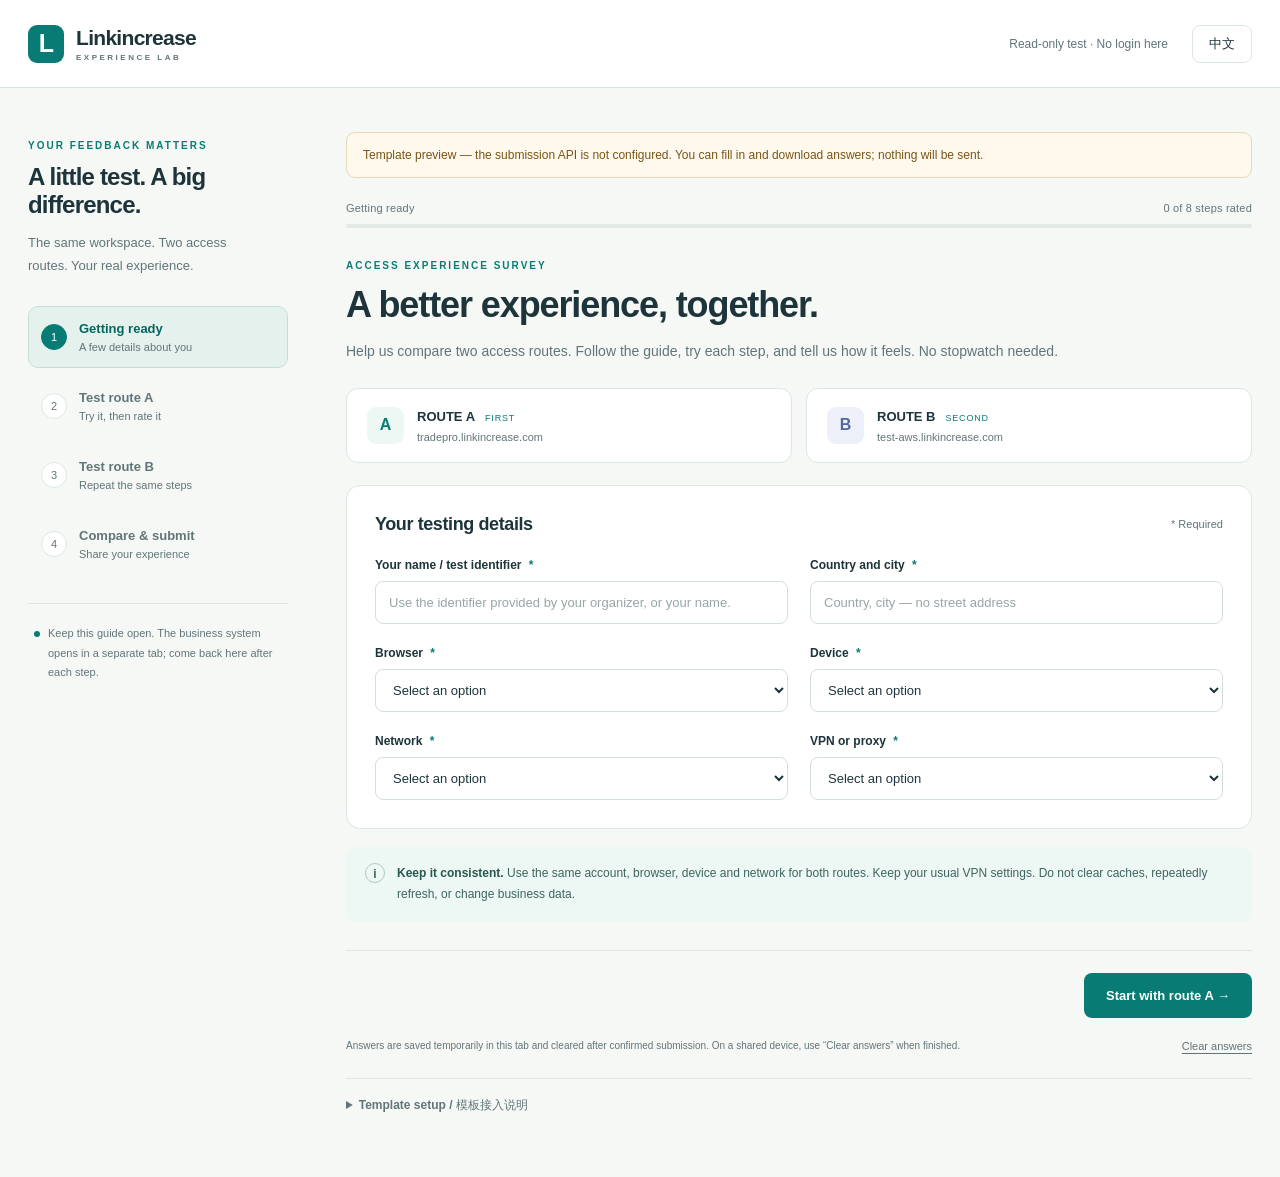
==== trade-performance-survey/index.html @ a8c8a753 "Add three survey template variants for GitHub Pages" ====
<!doctype html>
<html lang="en">
<head>
  <meta charset="utf-8">
  <meta name="viewport" content="width=device-width, initial-scale=1">
  <meta name="referrer" content="no-referrer">
  <meta name="robots" content="noindex, nofollow">
  <meta name="color-scheme" content="light">
  <title>Linkincrease · Access experience survey</title>
  <link rel="stylesheet" href="./styles.css">
  <script src="./config.js" defer></script>
  <script src="./app.js" defer></script>
</head>
<body>
  <a class="skip-link" href="#main">Skip to questionnaire / 跳到问卷</a>
  <header class="topbar">
    <a class="brand" href="./" aria-label="Linkincrease home"><span class="brand-mark" aria-hidden="true">L</span><span>Linkincrease<span class="brand-sub">EXPERIENCE LAB</span></span></a>
    <div class="header-actions"><span class="privacy-badge" id="header-note"></span><button id="language" class="language-button" type="button">中文</button></div>
  </header>
  <div class="workspace">
    <aside class="sidebar">
      <p class="eyebrow" id="nav-eyebrow"></p>
      <h2 id="nav-title"></h2>
      <p class="nav-description" id="nav-description"></p>
      <nav id="navigation" aria-label="Survey sections"></nav>
      <div class="sidebar-note"><span class="small-dot"></span><p id="sidebar-note"></p></div>
    </aside>
    <main id="main" tabindex="-1">
      <div id="setup-warning" class="notice" hidden></div>
      <div class="progress-meta"><span id="section-label"></span><span id="progress-label"></span></div>
      <div class="progress-track" role="progressbar" aria-label="Rated steps" aria-valuemin="0" aria-valuemax="8" aria-valuenow="0"><div id="progress-fill"></div></div>
      <div id="content"></div>
      <div id="feedback" class="feedback" role="alert" tabindex="-1" hidden></div>
      <div id="actions" class="actions"></div>
      <footer class="page-footer"><span id="draft-status" role="status" aria-live="polite"></span><button type="button" id="clear" class="text-button"></button></footer>
      <details id="integration" class="integration" hidden>
        <summary>Template setup / 模板接入说明</summary>
        <p>将本目录文件放到 GitHub Pages 发布根目录，编辑 <code>config.js</code> 的 <code>endpoint</code> 为真实 HTTPS 接口；再填写联系人、指定订单、采集告知、页面离开规则。截图路径留空时使用示意图；请只放脱敏后的图片。</p>
        <p>请求：<code>POST application/json</code>，不携带 Cookie 或认证信息。后端校验参数、保存数据，以 <code>submissionId</code> 去重；后端记录接收时间。只有后端明确确认保存，页面才显示成功。</p>
        <pre>HTTP 200
{"code":0,"data":{"submissionId":"与请求中的 submissionId 一致"}}</pre>
        <p>跨域接口需正确处理 <code>OPTIONS</code>，允许实际 Pages Origin、<code>POST</code> 和 <code>Content-Type</code>。CORS 不是权限控制。前端限制不能替代后端校验；接口未实现，模板不创建数据库。</p>
        <p>发布前本地测试：<code>python3 -m http.server 8080 --bind 127.0.0.1</code>。未配置接口时不会发请求；下载 JSON 可查看真实请求结构。到期后关闭后端接收并下线页面。</p>
        <p>本模板不加载第三方脚本、统计服务或字体，不实现业务系统计时。业务页面在新标签页打开，用户需返回本页评价，网页无法跨域检测业务步骤是否完成。</p>
      </details>
    </main>
  </div>
  <noscript><p class="notice">Please enable JavaScript to complete this survey. 请启用 JavaScript 后填写问卷。</p></noscript>
</body>
</html>
---- trade-performance-survey/styles.css ----
:root{--ink:#1d343a;--muted:#617579;--teal:#087c74;--teal-dark:#05655f;--light:#edf7f4;--line:#dce6e3;--bg:#f6f8f6;--white:#fff;--danger:#a2392a;--amber:#785519;font-family:Inter,-apple-system,BlinkMacSystemFont,"Segoe UI","PingFang SC","Microsoft YaHei",sans-serif;color:var(--ink);background:var(--bg);font-synthesis:none}*{box-sizing:border-box}body{margin:0}button,input,select,textarea{font:inherit}button,a,input,select,textarea{-webkit-tap-highlight-color:transparent}button,a{touch-action:manipulation}button{cursor:pointer}button:disabled{opacity:.55;cursor:not-allowed}a{color:var(--teal)}button:focus-visible,a:focus-visible,input:focus-visible,textarea:focus-visible,select:focus-visible,summary:focus-visible{outline:3px solid #70b9b1;outline-offset:4px}[hidden]{display:none!important}.skip-link{position:fixed;top:-100px;left:16px;z-index:10;background:white;padding:12px}.skip-link:focus{top:8px}.topbar{height:88px;background:#fff;border-bottom:1px solid var(--line);display:flex;align-items:center;justify-content:space-between;padding:0 max(28px,calc((100vw - 1336px)/2));gap:20px}.brand{text-decoration:none;display:flex;gap:12px;align-items:center;color:var(--ink);font-weight:730;font-size:21px;letter-spacing:-.7px}.brand-mark{display:grid;place-items:center;width:36px;height:38px;background:var(--teal);border-radius:9px;color:#fff;font-size:25px}.brand-sub{display:block;letter-spacing:2.5px;font-size:8px;font-weight:650;margin-top:3px;color:var(--muted)}.header-actions{display:flex;align-items:center;gap:24px}.privacy-badge{color:var(--muted);font-size:12px}.language-button{border:1px solid var(--line);border-radius:8px;padding:9px 16px;background:white;color:var(--ink);font-size:13px}.workspace{max-width:1280px;margin:0 auto;display:grid;grid-template-columns:260px minmax(0,1fr);gap:58px;padding:44px 28px 60px}.sidebar{align-self:start;position:sticky;top:32px;padding-top:8px}.eyebrow{color:var(--teal);font-size:10px;font-weight:750;letter-spacing:2px;margin:0 0 12px;text-transform:uppercase}.sidebar h2{font-size:24px;letter-spacing:-.8px;margin:0 0 12px;font-weight:630}.nav-description{font-size:13px;line-height:1.8;color:var(--muted);margin:0 0 28px;max-width:215px}#navigation{display:grid;gap:7px}.nav-item{display:flex;align-items:center;gap:12px;text-align:left;border:1px solid transparent;border-radius:10px;background:none;padding:14px 12px;color:var(--muted);width:100%}.nav-item.active{background:#e5f1ed;color:var(--teal-dark);border-color:#c5ded5}.nav-number{width:26px;height:26px;display:grid;place-items:center;background:#fff;border:1px solid var(--line);border-radius:50%;font-size:11px;flex-shrink:0}.nav-item.active .nav-number{background:var(--teal);border-color:var(--teal);color:white}.nav-text strong{display:block;font-size:13px;font-weight:650}.nav-text small{display:block;margin-top:5px;font-size:11px;color:var(--muted)}.sidebar-note{border-top:1px solid var(--line);margin-top:28px;padding:20px 6px;display:flex;gap:8px;font-size:11px;line-height:1.8;color:var(--muted)}.sidebar-note p{margin:0}.small-dot{background:var(--teal);width:6px;height:6px;border-radius:50%;margin-top:7px;flex-shrink:0}main{min-width:0;outline:none}.notice{border:1px solid #e6d8b7;background:#fff9ed;border-radius:9px;padding:12px 16px;font-size:12px;line-height:1.7;color:var(--amber);margin-bottom:24px}.progress-meta{display:flex;justify-content:space-between;gap:12px;color:var(--muted);font-size:11px;margin-bottom:10px;letter-spacing:.2px}.progress-track{height:4px;background:#e3eae6;border-radius:4px;overflow:hidden;margin-bottom:32px}#progress-fill{height:100%;background:var(--teal);transition:width .25s ease}h1{font-size:clamp(26px,3.2vw,36px);font-weight:620;letter-spacing:-1.1px;margin:0 0 12px;line-height:1.2}h2,h3{letter-spacing:-.4px}.intro{font-size:14px;line-height:1.8;color:var(--muted);margin:0 0 24px;max-width:730px}.cards{display:grid;grid-template-columns:1fr 1fr;gap:14px;margin-bottom:22px}.route-card{background:white;border:1px solid var(--line);border-radius:12px;padding:18px 20px;display:flex;gap:13px;align-items:center}.route-letter{width:37px;height:37px;border-radius:9px;background:var(--light);color:var(--teal);font-weight:700;display:grid;place-items:center;flex-shrink:0}.route-letter.route-b{background:#edf0f8;color:#52699c}.route-card strong{font-size:13px}.route-card p{font-size:11px;color:var(--muted);margin:6px 0 0;overflow-wrap:anywhere}.mini-tag{font-size:9px;color:var(--teal);margin-left:10px;text-transform:uppercase;letter-spacing:.8px}.panel{background:white;border:1px solid var(--line);border-radius:14px;padding:28px;margin-bottom:18px}.panel-heading{display:flex;align-items:center;justify-content:space-between;gap:10px;margin-bottom:23px}.panel-heading h2{font-weight:620;font-size:18px;margin:0}.panel-heading span{font-size:11px;color:var(--muted)}.form-grid{display:grid;grid-template-columns:1fr 1fr;gap:22px}.field{display:block;min-width:0}.field>span{display:block;font-size:12px;font-weight:600;margin-bottom:9px}.required{color:var(--teal);margin-left:4px}.field input,.field select,textarea{width:100%;border:1px solid #d4dfdb;border-radius:8px;color:var(--ink);background:#fff;padding:12px 13px;font-size:13px;min-height:43px}.field input::placeholder,textarea::placeholder{color:#98a6a6}.field select{padding-right:25px}.field input:focus,.field select:focus,textarea:focus{border-color:var(--teal)}.field.full{grid-column:1/-1}.help{font-size:11px;color:var(--muted);line-height:1.7;margin:7px 0 0}.context-note{display:flex;gap:12px;padding:16px 19px;background:var(--light);border-radius:10px;font-size:12px;line-height:1.8;color:#3f6560}.context-note strong{color:#27594f}.context-note p{margin:0}.context-icon{width:20px;height:20px;display:grid;place-items:center;border:1px solid #accdc3;border-radius:50%;flex-shrink:0;font-size:12px;font-weight:700}.actions{display:flex;justify-content:space-between;align-items:center;gap:12px;border-top:1px solid var(--line);margin-top:28px;padding-top:22px;flex-wrap:wrap}.action-right{display:flex;gap:12px;flex-wrap:wrap;margin-left:auto}.button{border:1px solid transparent;border-radius:8px;padding:13px 21px;font-size:13px;font-weight:600;display:inline-flex;align-items:center;justify-content:center;gap:16px;text-decoration:none;min-height:45px}.button.primary{background:var(--teal);color:white}.button.primary:hover:not(:disabled){background:var(--teal-dark)}.button.secondary{background:white;border-color:var(--line);color:var(--ink)}.button.ghost{color:var(--muted);background:transparent;border-color:transparent;padding-left:0}.text-button{background:none;border:0;padding:0;color:var(--muted);text-decoration:underline;text-underline-offset:3px;font-size:11px}.page-footer{display:flex;justify-content:space-between;gap:18px;color:var(--muted);font-size:10px;margin-top:22px}.integration{font-size:12px;line-height:1.8;border-top:1px solid var(--line);margin-top:26px;padding-top:16px;color:var(--muted)}.integration summary{cursor:pointer;font-weight:600}.integration pre{overflow:auto;padding:14px;background:#eaf0ed;border-radius:7px;color:var(--ink);white-space:pre-wrap;overflow-wrap:anywhere}.stage-badge{display:inline-flex;align-items:center;gap:8px;border:1px solid var(--line);padding:7px 10px;background:white;border-radius:6px;font-size:10px;font-weight:600;color:var(--teal);margin-bottom:16px;letter-spacing:.8px}.step-instructions{font-size:14px;line-height:1.9;margin:0 0 20px}.step-instructions strong{font-weight:650}.step-toolbar{display:flex;justify-content:space-between;align-items:center;gap:14px;flex-wrap:wrap;margin-bottom:22px}.step-toolbar small{font-size:11px;color:var(--muted)}.illustration{margin:14px 0 0;border:1px solid var(--line);border-radius:10px;overflow:hidden;background:#f8faf9}.illustration img{display:block;width:100%;height:auto}.illustration figcaption{padding:9px 13px;font-size:10px;color:var(--muted);background:white;border-top:1px solid var(--line)}.schematic{height:184px;display:flex;align-items:center;justify-content:center;gap:22px;padding:20px;background:linear-gradient(125deg,#eef7f2,#e8eff6);overflow:hidden}.schematic.small{height:115px;background:#f4f7f6}.mock-window{width:310px;max-width:100%;padding:15px;background:white;border:1px solid #d8e1dd;border-radius:8px;box-shadow:0 6px 18px #203e3710}.mock-dots{display:flex;gap:4px;margin-bottom:14px}.mock-dots i{width:5px;height:5px;background:#c3d2cc;border-radius:50%}.mock-title{font-size:10px;color:#47675e;font-weight:600;margin:8px 0 12px}.mock-field{border:1px solid var(--line);border-radius:4px;background:#f7faf8;padding:8px;font-size:9px;color:#91a29b;margin-bottom:7px}.mock-action{background:var(--teal);border-radius:4px;color:white;font-size:9px;padding:7px;text-align:center}.mock-chip{background:#eaf5ef;border:1px solid #c0dacd;padding:10px;font-size:11px;border-radius:5px;color:var(--teal);margin:7px 0}.mock-table{display:grid;gap:5px}.mock-row{height:12px;background:linear-gradient(90deg,#dce9e2 35%,transparent 35%,transparent 40%,#edf2f0 40%);border-radius:2px}.mock-row:nth-child(2){background:#deeee6;outline:1px solid #9fc9b3}.mock-columns{display:grid;grid-template-columns:1fr 1fr;gap:8px}.mock-columns div{height:36px;border-radius:4px;background:#edf4f0}.rating-title{margin-bottom:16px}.rating-title h2{font-size:18px;margin:0 0 6px;font-weight:630}.rating-title p{font-size:12px;color:var(--muted);margin:0}.choices{border:0;padding:0;margin:0}.choices legend{font-size:14px;font-weight:620;margin-bottom:14px;line-height:1.6}.choice-grid{display:grid;gap:9px}.choice{display:flex;align-items:center;gap:12px;border:1px solid var(--line);border-radius:8px;padding:13px 15px;font-size:13px;line-height:1.5;cursor:pointer;background:#fff;transition:background .15s,border-color .15s}.choice:hover{background:#f8fbf9}.choice:has(input:checked){border-color:var(--teal);background:#edf7f3}.choice input{accent-color:var(--teal);width:17px;height:17px;margin:0;flex-shrink:0}.choice-number{margin-left:auto;color:#a1b3ac;font-size:10px;padding-left:8px}.subtle{font-size:11px;color:var(--muted);line-height:1.7;margin:16px 0 0}.feedback{font-size:13px;border:1px solid #e1c3ba;background:#fff6f3;color:var(--danger);padding:14px 18px;border-radius:8px;line-height:1.6;margin:18px 0}.checklist{font-size:13px;color:var(--muted);padding-left:20px;line-height:1.85;margin:0}.review-grid{display:grid;grid-template-columns:1fr 1fr;gap:12px;margin-bottom:20px}.review-card{border:1px solid var(--line);background:#f9fbfa;border-radius:9px;padding:15px}.review-card h3{margin:0 0 10px;font-size:13px}.review-row{display:flex;justify-content:space-between;gap:12px;font-size:11px;line-height:2;color:var(--muted)}.review-row strong{color:var(--ink);font-weight:500;text-align:right}.question{margin-top:26px;padding-top:25px;border-top:1px solid var(--line)}.question:first-child{border:0;padding:0;margin:0}.result-box{text-align:center;padding:48px 24px}.result-icon{font-size:28px;border:1px solid #bad8cb;color:var(--teal);border-radius:50%;width:62px;height:62px;display:grid;place-items:center;margin:0 auto 22px;background:var(--light)}.result-id{font-size:11px;color:var(--muted);overflow-wrap:anywhere}.download-hint{font-size:12px;line-height:1.8;color:var(--muted)}textarea{resize:vertical;min-height:105px}@media(max-width:1000px){.workspace{gap:30px;grid-template-columns:210px minmax(0,1fr)}.panel{padding:23px}.route-card{padding:15px 13px}.cards{gap:10px}}@media(max-width:760px){.topbar{height:72px;padding:0 20px}.privacy-badge{display:none}.brand{font-size:19px}.workspace{display:block;padding:24px 18px 40px}.sidebar{position:static;padding-top:0;margin-bottom:24px}.sidebar .eyebrow,.sidebar h2,.nav-description,.sidebar-note{display:none}#navigation{grid-template-columns:repeat(4,1fr);gap:5px}.nav-item{display:block;text-align:center;padding:9px 3px;border-radius:8px}.nav-number{margin:0 auto 7px;width:23px;height:23px}.nav-text strong{font-size:10px}.nav-text small{display:none}h1{font-size:28px}.panel{padding:21px 18px}.form-grid{gap:17px;grid-template-columns:1fr}.cards{grid-template-columns:1fr 1fr}.route-card{display:block;padding:14px}.route-letter{width:28px;height:28px;font-size:12px;margin-bottom:10px}.route-card p{font-size:10px}.mini-tag{margin-left:4px;font-size:8px}.progress-track{margin-bottom:26px}.illustration{margin-left:0;margin-right:0}.review-grid{grid-template-columns:1fr}.actions{align-items:stretch}.action-right{flex:1;justify-content:flex-end}.actions .button{padding:12px 14px;font-size:12px}.notice{font-size:11px}.schematic{height:175px}.page-footer{line-height:1.7}.step-toolbar .button{width:100%}.choice{padding:12px}.intro{font-size:13px}}@media(prefers-reduced-motion:reduce){*{transition:none!important;scroll-behavior:auto!important}}
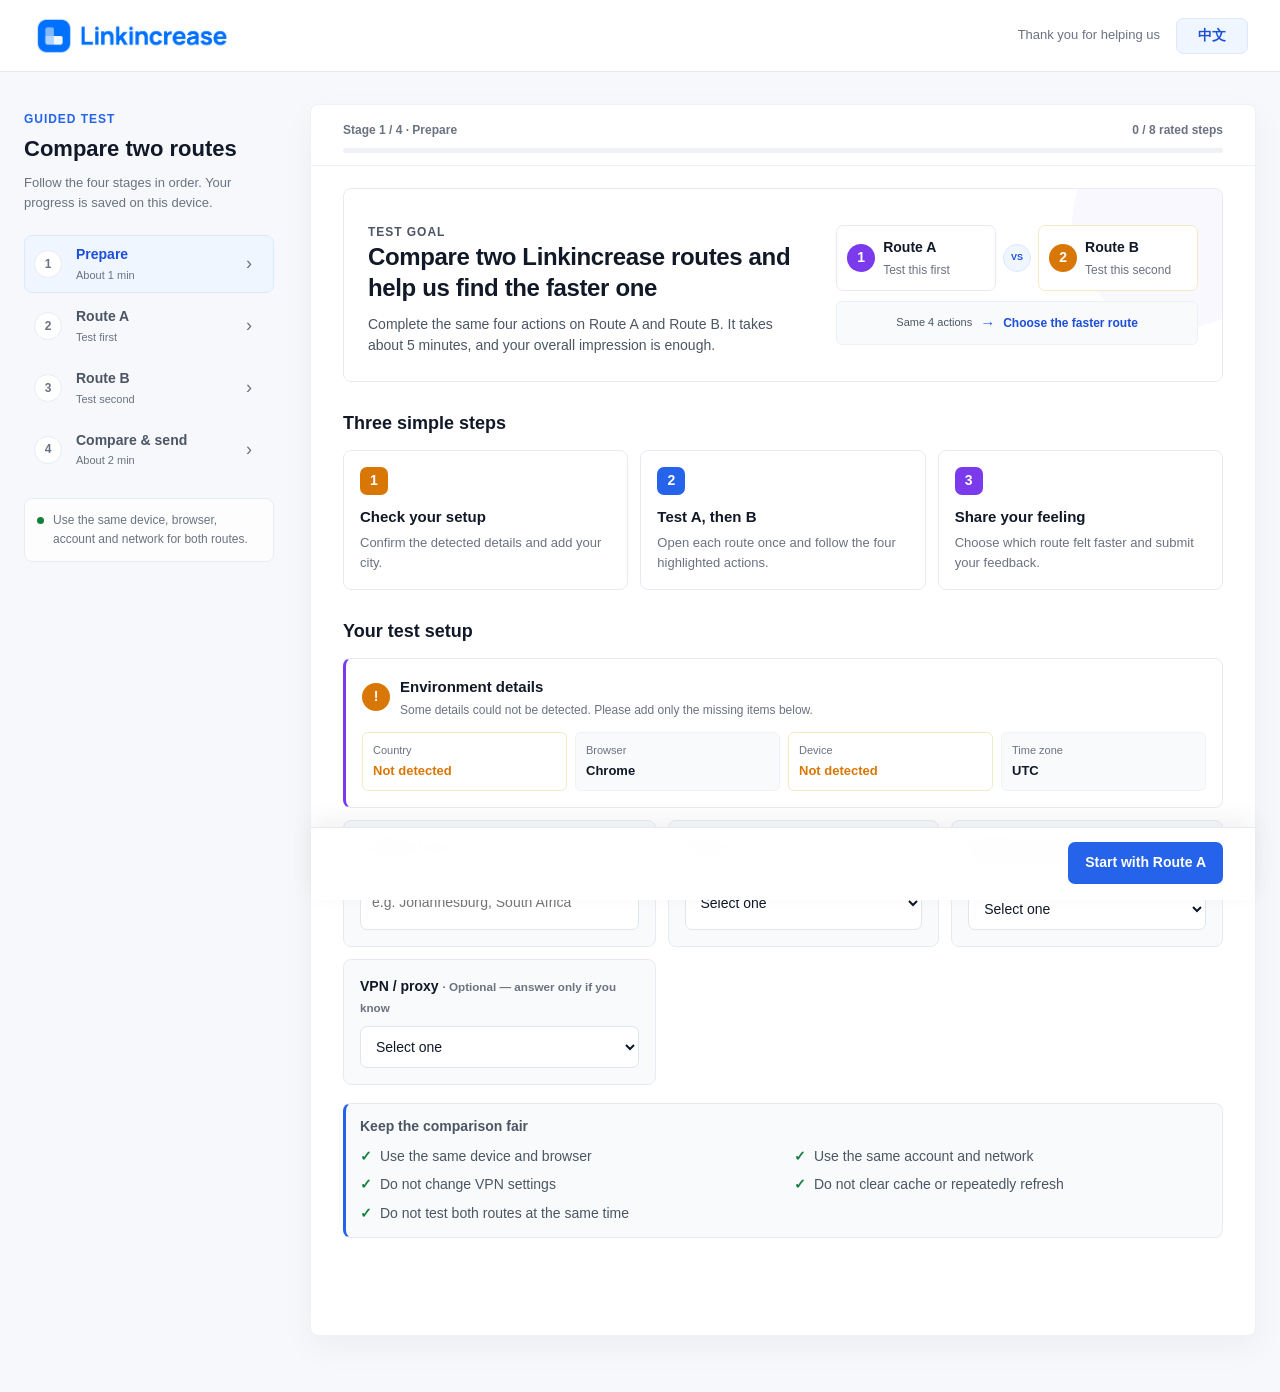
==== commit 52a6f700: "feat: improve route test guidance" ====
--- a/trade-performance-survey/index.html
+++ b/trade-performance-survey/index.html
@@ -6,45 +6,58 @@
   <meta name="referrer" content="no-referrer">
   <meta name="robots" content="noindex, nofollow">
   <meta name="color-scheme" content="light">
-  <title>Linkincrease · Access experience survey</title>
-  <link rel="stylesheet" href="./styles.css">
-  <script src="./config.js" defer></script>
-  <script src="./app.js" defer></script>
+  <title>Linkincrease · Access route test</title>
+  <link rel="stylesheet" href="./styles.css?v=25">
+  <script src="./config.js?v=25" defer></script>
+  <script src="./app.js?v=25" defer></script>
 </head>
 <body>
-  <a class="skip-link" href="#main">Skip to questionnaire / 跳到问卷</a>
+  <a class="skip-link" href="#main">Skip to the test guide</a>
+
   <header class="topbar">
-    <a class="brand" href="./" aria-label="Linkincrease home"><span class="brand-mark" aria-hidden="true">L</span><span>Linkincrease<span class="brand-sub">EXPERIENCE LAB</span></span></a>
-    <div class="header-actions"><span class="privacy-badge" id="header-note"></span><button id="language" class="language-button" type="button">中文</button></div>
+    <a class="brand" href="./" aria-label="Linkincrease access route test">
+      <span class="brand-logo" aria-hidden="true"></span>
+      <span class="sr-only">Linkincrease</span>
+    </a>
+    <div class="header-actions">
+      <span class="header-note" id="header-note"></span>
+      <button id="language" class="language-button" type="button">中文</button>
+    </div>
   </header>
+
   <div class="workspace">
     <aside class="sidebar">
       <p class="eyebrow" id="nav-eyebrow"></p>
       <h2 id="nav-title"></h2>
       <p class="nav-description" id="nav-description"></p>
-      <nav id="navigation" aria-label="Survey sections"></nav>
-      <div class="sidebar-note"><span class="small-dot"></span><p id="sidebar-note"></p></div>
+      <nav id="navigation" aria-label="Test stages"></nav>
+      <div class="sidebar-note">
+        <span class="small-dot" aria-hidden="true"></span>
+        <p id="sidebar-note"></p>
+      </div>
     </aside>
+
     <main id="main" tabindex="-1">
-      <div id="setup-warning" class="notice" hidden></div>
-      <div class="progress-meta"><span id="section-label"></span><span id="progress-label"></span></div>
-      <div class="progress-track" role="progressbar" aria-label="Rated steps" aria-valuemin="0" aria-valuemax="8" aria-valuenow="0"><div id="progress-fill"></div></div>
+      <div class="progress-sticky">
+        <div class="stage-meta">
+          <span id="section-label"></span>
+          <span id="progress-label"></span>
+        </div>
+        <div class="progress-track" role="progressbar" aria-label="Rated test steps" aria-valuemin="0" aria-valuemax="8" aria-valuenow="0">
+          <div id="progress-fill"></div>
+        </div>
+      </div>
+      <div id="setup-warning" class="notice notice-warning" hidden></div>
       <div id="content"></div>
       <div id="feedback" class="feedback" role="alert" tabindex="-1" hidden></div>
       <div id="actions" class="actions"></div>
-      <footer class="page-footer"><span id="draft-status" role="status" aria-live="polite"></span><button type="button" id="clear" class="text-button"></button></footer>
-      <details id="integration" class="integration" hidden>
-        <summary>Template setup / 模板接入说明</summary>
-        <p>将本目录文件放到 GitHub Pages 发布根目录，编辑 <code>config.js</code> 的 <code>endpoint</code> 为真实 HTTPS 接口；再填写联系人、指定订单、采集告知、页面离开规则。截图路径留空时使用示意图；请只放脱敏后的图片。</p>
-        <p>请求：<code>POST application/json</code>，不携带 Cookie 或认证信息。后端校验参数、保存数据，以 <code>submissionId</code> 去重；后端记录接收时间。只有后端明确确认保存，页面才显示成功。</p>
-        <pre>HTTP 200
-{"code":0,"data":{"submissionId":"与请求中的 submissionId 一致"}}</pre>
-        <p>跨域接口需正确处理 <code>OPTIONS</code>，允许实际 Pages Origin、<code>POST</code> 和 <code>Content-Type</code>。CORS 不是权限控制。前端限制不能替代后端校验；接口未实现，模板不创建数据库。</p>
-        <p>发布前本地测试：<code>python3 -m http.server 8080 --bind 127.0.0.1</code>。未配置接口时不会发请求；下载 JSON 可查看真实请求结构。到期后关闭后端接收并下线页面。</p>
-        <p>本模板不加载第三方脚本、统计服务或字体，不实现业务系统计时。业务页面在新标签页打开，用户需返回本页评价，网页无法跨域检测业务步骤是否完成。</p>
-      </details>
+      <footer class="page-footer">
+        <span id="draft-status" role="status" aria-live="polite"></span>
+        <button type="button" id="clear" class="text-button"></button>
+      </footer>
     </main>
   </div>
-  <noscript><p class="notice">Please enable JavaScript to complete this survey. 请启用 JavaScript 后填写问卷。</p></noscript>
+
+  <noscript><p class="notice">Please enable JavaScript to complete this test. 请启用 JavaScript 后继续。</p></noscript>
 </body>
 </html>
--- a/trade-performance-survey/styles.css
+++ b/trade-performance-survey/styles.css
@@ -1 +1,823 @@
-:root{--ink:#1d343a;--muted:#617579;--teal:#087c74;--teal-dark:#05655f;--light:#edf7f4;--line:#dce6e3;--bg:#f6f8f6;--white:#fff;--danger:#a2392a;--amber:#785519;font-family:Inter,-apple-system,BlinkMacSystemFont,"Segoe UI","PingFang SC","Microsoft YaHei",sans-serif;color:var(--ink);background:var(--bg);font-synthesis:none}*{box-sizing:border-box}body{margin:0}button,input,select,textarea{font:inherit}button,a,input,select,textarea{-webkit-tap-highlight-color:transparent}button,a{touch-action:manipulation}button{cursor:pointer}button:disabled{opacity:.55;cursor:not-allowed}a{color:var(--teal)}button:focus-visible,a:focus-visible,input:focus-visible,textarea:focus-visible,select:focus-visible,summary:focus-visible{outline:3px solid #70b9b1;outline-offset:4px}[hidden]{display:none!important}.skip-link{position:fixed;top:-100px;left:16px;z-index:10;background:white;padding:12px}.skip-link:focus{top:8px}.topbar{height:88px;background:#fff;border-bottom:1px solid var(--line);display:flex;align-items:center;justify-content:space-between;padding:0 max(28px,calc((100vw - 1336px)/2));gap:20px}.brand{text-decoration:none;display:flex;gap:12px;align-items:center;color:var(--ink);font-weight:730;font-size:21px;letter-spacing:-.7px}.brand-mark{display:grid;place-items:center;width:36px;height:38px;background:var(--teal);border-radius:9px;color:#fff;font-size:25px}.brand-sub{display:block;letter-spacing:2.5px;font-size:8px;font-weight:650;margin-top:3px;color:var(--muted)}.header-actions{display:flex;align-items:center;gap:24px}.privacy-badge{color:var(--muted);font-size:12px}.language-button{border:1px solid var(--line);border-radius:8px;padding:9px 16px;background:white;color:var(--ink);font-size:13px}.workspace{max-width:1280px;margin:0 auto;display:grid;grid-template-columns:260px minmax(0,1fr);gap:58px;padding:44px 28px 60px}.sidebar{align-self:start;position:sticky;top:32px;padding-top:8px}.eyebrow{color:var(--teal);font-size:10px;font-weight:750;letter-spacing:2px;margin:0 0 12px;text-transform:uppercase}.sidebar h2{font-size:24px;letter-spacing:-.8px;margin:0 0 12px;font-weight:630}.nav-description{font-size:13px;line-height:1.8;color:var(--muted);margin:0 0 28px;max-width:215px}#navigation{display:grid;gap:7px}.nav-item{display:flex;align-items:center;gap:12px;text-align:left;border:1px solid transparent;border-radius:10px;background:none;padding:14px 12px;color:var(--muted);width:100%}.nav-item.active{background:#e5f1ed;color:var(--teal-dark);border-color:#c5ded5}.nav-number{width:26px;height:26px;display:grid;place-items:center;background:#fff;border:1px solid var(--line);border-radius:50%;font-size:11px;flex-shrink:0}.nav-item.active .nav-number{background:var(--teal);border-color:var(--teal);color:white}.nav-text strong{display:block;font-size:13px;font-weight:650}.nav-text small{display:block;margin-top:5px;font-size:11px;color:var(--muted)}.sidebar-note{border-top:1px solid var(--line);margin-top:28px;padding:20px 6px;display:flex;gap:8px;font-size:11px;line-height:1.8;color:var(--muted)}.sidebar-note p{margin:0}.small-dot{background:var(--teal);width:6px;height:6px;border-radius:50%;margin-top:7px;flex-shrink:0}main{min-width:0;outline:none}.notice{border:1px solid #e6d8b7;background:#fff9ed;border-radius:9px;padding:12px 16px;font-size:12px;line-height:1.7;color:var(--amber);margin-bottom:24px}.progress-meta{display:flex;justify-content:space-between;gap:12px;color:var(--muted);font-size:11px;margin-bottom:10px;letter-spacing:.2px}.progress-track{height:4px;background:#e3eae6;border-radius:4px;overflow:hidden;margin-bottom:32px}#progress-fill{height:100%;background:var(--teal);transition:width .25s ease}h1{font-size:clamp(26px,3.2vw,36px);font-weight:620;letter-spacing:-1.1px;margin:0 0 12px;line-height:1.2}h2,h3{letter-spacing:-.4px}.intro{font-size:14px;line-height:1.8;color:var(--muted);margin:0 0 24px;max-width:730px}.cards{display:grid;grid-template-columns:1fr 1fr;gap:14px;margin-bottom:22px}.route-card{background:white;border:1px solid var(--line);border-radius:12px;padding:18px 20px;display:flex;gap:13px;align-items:center}.route-letter{width:37px;height:37px;border-radius:9px;background:var(--light);color:var(--teal);font-weight:700;display:grid;place-items:center;flex-shrink:0}.route-letter.route-b{background:#edf0f8;color:#52699c}.route-card strong{font-size:13px}.route-card p{font-size:11px;color:var(--muted);margin:6px 0 0;overflow-wrap:anywhere}.mini-tag{font-size:9px;color:var(--teal);margin-left:10px;text-transform:uppercase;letter-spacing:.8px}.panel{background:white;border:1px solid var(--line);border-radius:14px;padding:28px;margin-bottom:18px}.panel-heading{display:flex;align-items:center;justify-content:space-between;gap:10px;margin-bottom:23px}.panel-heading h2{font-weight:620;font-size:18px;margin:0}.panel-heading span{font-size:11px;color:var(--muted)}.form-grid{display:grid;grid-template-columns:1fr 1fr;gap:22px}.field{display:block;min-width:0}.field>span{display:block;font-size:12px;font-weight:600;margin-bottom:9px}.required{color:var(--teal);margin-left:4px}.field input,.field select,textarea{width:100%;border:1px solid #d4dfdb;border-radius:8px;color:var(--ink);background:#fff;padding:12px 13px;font-size:13px;min-height:43px}.field input::placeholder,textarea::placeholder{color:#98a6a6}.field select{padding-right:25px}.field input:focus,.field select:focus,textarea:focus{border-color:var(--teal)}.field.full{grid-column:1/-1}.help{font-size:11px;color:var(--muted);line-height:1.7;margin:7px 0 0}.context-note{display:flex;gap:12px;padding:16px 19px;background:var(--light);border-radius:10px;font-size:12px;line-height:1.8;color:#3f6560}.context-note strong{color:#27594f}.context-note p{margin:0}.context-icon{width:20px;height:20px;display:grid;place-items:center;border:1px solid #accdc3;border-radius:50%;flex-shrink:0;font-size:12px;font-weight:700}.actions{display:flex;justify-content:space-between;align-items:center;gap:12px;border-top:1px solid var(--line);margin-top:28px;padding-top:22px;flex-wrap:wrap}.action-right{display:flex;gap:12px;flex-wrap:wrap;margin-left:auto}.button{border:1px solid transparent;border-radius:8px;padding:13px 21px;font-size:13px;font-weight:600;display:inline-flex;align-items:center;justify-content:center;gap:16px;text-decoration:none;min-height:45px}.button.primary{background:var(--teal);color:white}.button.primary:hover:not(:disabled){background:var(--teal-dark)}.button.secondary{background:white;border-color:var(--line);color:var(--ink)}.button.ghost{color:var(--muted);background:transparent;border-color:transparent;padding-left:0}.text-button{background:none;border:0;padding:0;color:var(--muted);text-decoration:underline;text-underline-offset:3px;font-size:11px}.page-footer{display:flex;justify-content:space-between;gap:18px;color:var(--muted);font-size:10px;margin-top:22px}.integration{font-size:12px;line-height:1.8;border-top:1px solid var(--line);margin-top:26px;padding-top:16px;color:var(--muted)}.integration summary{cursor:pointer;font-weight:600}.integration pre{overflow:auto;padding:14px;background:#eaf0ed;border-radius:7px;color:var(--ink);white-space:pre-wrap;overflow-wrap:anywhere}.stage-badge{display:inline-flex;align-items:center;gap:8px;border:1px solid var(--line);padding:7px 10px;background:white;border-radius:6px;font-size:10px;font-weight:600;color:var(--teal);margin-bottom:16px;letter-spacing:.8px}.step-instructions{font-size:14px;line-height:1.9;margin:0 0 20px}.step-instructions strong{font-weight:650}.step-toolbar{display:flex;justify-content:space-between;align-items:center;gap:14px;flex-wrap:wrap;margin-bottom:22px}.step-toolbar small{font-size:11px;color:var(--muted)}.illustration{margin:14px 0 0;border:1px solid var(--line);border-radius:10px;overflow:hidden;background:#f8faf9}.illustration img{display:block;width:100%;height:auto}.illustration figcaption{padding:9px 13px;font-size:10px;color:var(--muted);background:white;border-top:1px solid var(--line)}.schematic{height:184px;display:flex;align-items:center;justify-content:center;gap:22px;padding:20px;background:linear-gradient(125deg,#eef7f2,#e8eff6);overflow:hidden}.schematic.small{height:115px;background:#f4f7f6}.mock-window{width:310px;max-width:100%;padding:15px;background:white;border:1px solid #d8e1dd;border-radius:8px;box-shadow:0 6px 18px #203e3710}.mock-dots{display:flex;gap:4px;margin-bottom:14px}.mock-dots i{width:5px;height:5px;background:#c3d2cc;border-radius:50%}.mock-title{font-size:10px;color:#47675e;font-weight:600;margin:8px 0 12px}.mock-field{border:1px solid var(--line);border-radius:4px;background:#f7faf8;padding:8px;font-size:9px;color:#91a29b;margin-bottom:7px}.mock-action{background:var(--teal);border-radius:4px;color:white;font-size:9px;padding:7px;text-align:center}.mock-chip{background:#eaf5ef;border:1px solid #c0dacd;padding:10px;font-size:11px;border-radius:5px;color:var(--teal);margin:7px 0}.mock-table{display:grid;gap:5px}.mock-row{height:12px;background:linear-gradient(90deg,#dce9e2 35%,transparent 35%,transparent 40%,#edf2f0 40%);border-radius:2px}.mock-row:nth-child(2){background:#deeee6;outline:1px solid #9fc9b3}.mock-columns{display:grid;grid-template-columns:1fr 1fr;gap:8px}.mock-columns div{height:36px;border-radius:4px;background:#edf4f0}.rating-title{margin-bottom:16px}.rating-title h2{font-size:18px;margin:0 0 6px;font-weight:630}.rating-title p{font-size:12px;color:var(--muted);margin:0}.choices{border:0;padding:0;margin:0}.choices legend{font-size:14px;font-weight:620;margin-bottom:14px;line-height:1.6}.choice-grid{display:grid;gap:9px}.choice{display:flex;align-items:center;gap:12px;border:1px solid var(--line);border-radius:8px;padding:13px 15px;font-size:13px;line-height:1.5;cursor:pointer;background:#fff;transition:background .15s,border-color .15s}.choice:hover{background:#f8fbf9}.choice:has(input:checked){border-color:var(--teal);background:#edf7f3}.choice input{accent-color:var(--teal);width:17px;height:17px;margin:0;flex-shrink:0}.choice-number{margin-left:auto;color:#a1b3ac;font-size:10px;padding-left:8px}.subtle{font-size:11px;color:var(--muted);line-height:1.7;margin:16px 0 0}.feedback{font-size:13px;border:1px solid #e1c3ba;background:#fff6f3;color:var(--danger);padding:14px 18px;border-radius:8px;line-height:1.6;margin:18px 0}.checklist{font-size:13px;color:var(--muted);padding-left:20px;line-height:1.85;margin:0}.review-grid{display:grid;grid-template-columns:1fr 1fr;gap:12px;margin-bottom:20px}.review-card{border:1px solid var(--line);background:#f9fbfa;border-radius:9px;padding:15px}.review-card h3{margin:0 0 10px;font-size:13px}.review-row{display:flex;justify-content:space-between;gap:12px;font-size:11px;line-height:2;color:var(--muted)}.review-row strong{color:var(--ink);font-weight:500;text-align:right}.question{margin-top:26px;padding-top:25px;border-top:1px solid var(--line)}.question:first-child{border:0;padding:0;margin:0}.result-box{text-align:center;padding:48px 24px}.result-icon{font-size:28px;border:1px solid #bad8cb;color:var(--teal);border-radius:50%;width:62px;height:62px;display:grid;place-items:center;margin:0 auto 22px;background:var(--light)}.result-id{font-size:11px;color:var(--muted);overflow-wrap:anywhere}.download-hint{font-size:12px;line-height:1.8;color:var(--muted)}textarea{resize:vertical;min-height:105px}@media(max-width:1000px){.workspace{gap:30px;grid-template-columns:210px minmax(0,1fr)}.panel{padding:23px}.route-card{padding:15px 13px}.cards{gap:10px}}@media(max-width:760px){.topbar{height:72px;padding:0 20px}.privacy-badge{display:none}.brand{font-size:19px}.workspace{display:block;padding:24px 18px 40px}.sidebar{position:static;padding-top:0;margin-bottom:24px}.sidebar .eyebrow,.sidebar h2,.nav-description,.sidebar-note{display:none}#navigation{grid-template-columns:repeat(4,1fr);gap:5px}.nav-item{display:block;text-align:center;padding:9px 3px;border-radius:8px}.nav-number{margin:0 auto 7px;width:23px;height:23px}.nav-text strong{font-size:10px}.nav-text small{display:none}h1{font-size:28px}.panel{padding:21px 18px}.form-grid{gap:17px;grid-template-columns:1fr}.cards{grid-template-columns:1fr 1fr}.route-card{display:block;padding:14px}.route-letter{width:28px;height:28px;font-size:12px;margin-bottom:10px}.route-card p{font-size:10px}.mini-tag{margin-left:4px;font-size:8px}.progress-track{margin-bottom:26px}.illustration{margin-left:0;margin-right:0}.review-grid{grid-template-columns:1fr}.actions{align-items:stretch}.action-right{flex:1;justify-content:flex-end}.actions .button{padding:12px 14px;font-size:12px}.notice{font-size:11px}.schematic{height:175px}.page-footer{line-height:1.7}.step-toolbar .button{width:100%}.choice{padding:12px}.intro{font-size:13px}}@media(prefers-reduced-motion:reduce){*{transition:none!important;scroll-behavior:auto!important}}
+:root {
+  --primary: #2563eb;
+  --primary-dark: #1d4ed8;
+  --primary-soft: #eff6ff;
+  --primary-border: #dce8ff;
+  --purple: #7c3aed;
+  --purple-soft: #f5f3ff;
+  --purple-border: #ebe7f8;
+  --yellow: #d97706;
+  --yellow-soft: #fffbeb;
+  --yellow-border: #f4e9c8;
+  --bg: #f6f8fb;
+  --surface: #ffffff;
+  --surface-subtle: #f9fafb;
+  --text: #111827;
+  --secondary: #4b5563;
+  --muted: #6b7280;
+  --border: #e7ebf1;
+  --success: #15803d;
+  --success-soft: #f0fdf4;
+  --warning: #b45309;
+  --warning-soft: #fffbeb;
+  --danger: #b91c1c;
+  --shadow: 0 12px 34px rgba(15, 23, 42, .045);
+  --radius: 8px;
+}
+
+* { box-sizing: border-box; }
+[hidden] { display: none !important; }
+
+html { scroll-behavior: smooth; }
+
+body {
+  margin: 0;
+  color: var(--text);
+  background: var(--bg);
+  font: 14px/1.55 Inter, ui-sans-serif, -apple-system, BlinkMacSystemFont, "Segoe UI", sans-serif;
+  -webkit-font-smoothing: antialiased;
+}
+
+button, input, select, textarea { font: inherit; }
+
+button, a { -webkit-tap-highlight-color: transparent; }
+
+a { color: inherit; }
+
+button:focus-visible, a:focus-visible, input:focus-visible, select:focus-visible,
+textarea:focus-visible, [tabindex]:focus-visible {
+  outline: 3px solid rgba(37, 99, 235, .25);
+  outline-offset: 2px;
+}
+
+.sr-only {
+  position: absolute;
+  width: 1px;
+  height: 1px;
+  padding: 0;
+  margin: -1px;
+  overflow: hidden;
+  clip: rect(0, 0, 0, 0);
+  white-space: nowrap;
+  border: 0;
+}
+
+.skip-link {
+  position: fixed;
+  z-index: 100;
+  top: 8px;
+  left: 8px;
+  padding: 9px 12px;
+  color: #fff;
+  background: var(--primary-dark);
+  border-radius: 6px;
+  transform: translateY(-150%);
+}
+
+.skip-link:focus { transform: translateY(0); }
+
+.topbar {
+  position: sticky;
+  z-index: 20;
+  top: 0;
+  min-height: 72px;
+  display: flex;
+  align-items: center;
+  justify-content: space-between;
+  padding: 0 32px;
+  background: rgba(255, 255, 255, .96);
+  border-bottom: 1px solid var(--border);
+  backdrop-filter: blur(12px);
+}
+
+.brand {
+  display: inline-flex;
+  align-items: center;
+  min-width: 214px;
+  height: 44px;
+  text-decoration: none;
+}
+
+.brand-logo {
+  width: 214px;
+  height: 44px;
+  display: block;
+  background-image: url("./assets/linkincrease-logo-blue.png");
+  background-repeat: no-repeat;
+  background-size: contain;
+  background-position: left center;
+}
+
+.header-actions { display: flex; align-items: center; gap: 16px; }
+
+.header-note { color: var(--muted); font-size: 13px; }
+
+.language-button, .secondary-button, .primary-button, .ghost-button,
+.text-button, .route-open, .small-button {
+  border: 0;
+  cursor: pointer;
+  transition: background-color .16s ease, border-color .16s ease, transform .16s ease;
+}
+
+.language-button {
+  min-width: 72px;
+  height: 36px;
+  padding: 0 13px;
+  color: var(--primary-dark);
+  background: var(--primary-soft);
+  border: 1px solid var(--primary-border);
+  border-radius: 7px;
+  font-weight: 700;
+}
+
+.workspace {
+  width: min(1280px, calc(100% - 48px));
+  margin: 0 auto;
+  padding: 32px 0 56px;
+  display: grid;
+  grid-template-columns: 250px minmax(0, 1fr);
+  gap: 36px;
+  align-items: start;
+}
+
+.sidebar {
+  position: sticky;
+  top: 104px;
+  padding: 6px 0;
+}
+
+.eyebrow, .overline {
+  margin: 0 0 6px;
+  color: var(--primary);
+  font-size: 12px;
+  font-weight: 800;
+  letter-spacing: .08em;
+  text-transform: uppercase;
+}
+
+.sidebar h2 { margin: 0; font-size: 22px; line-height: 1.3; }
+
+.nav-description { margin: 10px 0 22px; color: var(--muted); font-size: 13px; }
+
+#navigation { display: grid; gap: 4px; }
+
+.nav-item {
+  width: 100%;
+  display: grid;
+  grid-template-columns: 32px 1fr 18px;
+  align-items: center;
+  gap: 10px;
+  min-height: 54px;
+  padding: 8px 9px;
+  color: var(--secondary);
+  text-align: left;
+  background: transparent;
+  border: 1px solid transparent;
+  border-radius: var(--radius);
+  cursor: pointer;
+}
+
+.nav-item:hover { background: #fff; }
+
+.nav-item.active {
+  color: var(--primary-dark);
+  background: var(--primary-soft);
+  border-color: var(--primary-border);
+}
+
+.nav-item.complete .nav-index {
+  color: #fff;
+  background: var(--success);
+  border-color: var(--success);
+}
+
+.nav-index {
+  width: 28px;
+  height: 28px;
+  display: grid;
+  place-items: center;
+  color: var(--muted);
+  background: #fff;
+  border: 1px solid var(--border);
+  border-radius: 50%;
+  font-size: 12px;
+  font-weight: 800;
+}
+
+.nav-copy { min-width: 0; }
+.nav-copy strong { display: block; color: inherit; font-size: 14px; }
+.nav-copy small { display: block; margin-top: 1px; color: var(--muted); font-size: 11px; }
+.nav-arrow { color: var(--muted); font-size: 18px; }
+
+.sidebar-note {
+  display: flex;
+  gap: 9px;
+  margin-top: 20px;
+  padding: 12px;
+  color: var(--muted);
+  background: rgba(255, 255, 255, .72);
+  border: 1px solid var(--border);
+  border-radius: var(--radius);
+  font-size: 12px;
+}
+
+.sidebar-note p { margin: 0; }
+
+.small-dot {
+  flex: 0 0 auto;
+  width: 7px;
+  height: 7px;
+  margin-top: 6px;
+  background: var(--success);
+  border-radius: 50%;
+}
+
+main {
+  min-width: 0;
+  padding: 28px 32px 20px;
+  background: var(--surface);
+  border: 1px solid #eef1f5;
+  border-radius: var(--radius);
+  box-shadow: var(--shadow);
+}
+
+.progress-sticky {
+  position: sticky;
+  z-index: 16;
+  top: 72px;
+  margin: -28px -32px 22px;
+  padding: 16px 32px 12px;
+  background: rgba(255, 255, 255, .96);
+  border-bottom: 1px solid #eef1f5;
+  border-radius: var(--radius) var(--radius) 0 0;
+  backdrop-filter: blur(12px);
+}
+
+.stage-meta {
+  display: flex;
+  justify-content: space-between;
+  gap: 16px;
+  margin-bottom: 8px;
+  color: var(--muted);
+  font-size: 12px;
+  font-weight: 700;
+}
+
+.progress-track {
+  height: 5px;
+  margin-bottom: 0;
+  overflow: hidden;
+  background: #eef1f5;
+  border-radius: 999px;
+}
+
+#progress-fill {
+  width: 0;
+  height: 100%;
+  background: var(--primary);
+  border-radius: inherit;
+  transition: width .25s ease;
+}
+
+.page-heading { margin-bottom: 22px; }
+.page-heading h1 { max-width: 760px; margin: 0; font-size: 28px; line-height: 1.25; letter-spacing: -.02em; }
+.page-heading p { max-width: 760px; margin: 10px 0 0; color: var(--secondary); font-size: 15px; }
+
+.hero-panel {
+  position: relative;
+  overflow: hidden;
+  display: grid;
+  grid-template-columns: minmax(0, 1.1fr) minmax(340px, .9fr);
+  gap: 26px;
+  margin: 0 0 24px;
+  padding: 24px;
+  background: #fff;
+  border: 1px solid var(--border);
+  border-radius: var(--radius);
+}
+
+.hero-panel::after {
+  content: "";
+  position: absolute;
+  right: -60px;
+  top: -70px;
+  width: 210px;
+  height: 210px;
+  background: rgba(124, 58, 237, .035);
+  border-radius: 50%;
+}
+
+.hero-panel h2 { max-width: 620px; margin: 0; font-size: 24px; line-height: 1.3; letter-spacing: -.015em; }
+.hero-panel p { max-width: 620px; margin: 10px 0 0; color: var(--secondary); }
+
+.route-compare { position: relative; z-index: 1; min-width: 340px; align-self: center; }
+.route-pair { display: grid; grid-template-columns: minmax(0, 1fr) 28px minmax(0, 1fr); align-items: stretch; gap: 7px; }
+
+.route-chip {
+  display: flex;
+  align-items: center;
+  gap: 8px;
+  min-width: 0;
+  padding: 11px 10px;
+  background: #fff;
+  border: 1px solid var(--border);
+  border-radius: 7px;
+}
+
+.route-chip > span:last-child { min-width: 0; }
+.route-chip strong { display: block; margin-bottom: 2px; white-space: nowrap; }
+.route-chip small { display: block; color: var(--muted); font-size: 12px; }
+.route-sequence { width: 28px; height: 28px; display: grid; place-items: center; flex: 0 0 auto; color: #fff; background: var(--primary); border-radius: 50%; font-weight: 800; }
+.route-chip:first-child { border-color: var(--purple-border); background: #fff; }
+.route-chip:first-child .route-sequence { background: var(--purple); }
+.route-chip:last-child { border-color: var(--yellow-border); background: #fff; }
+.route-chip:last-child .route-sequence { background: var(--yellow); }
+.route-vs { width: 28px; height: 28px; display: grid; place-items: center; align-self: center; color: var(--primary-dark); background: var(--primary-soft); border: 1px solid var(--primary-border); border-radius: 50%; font-size: 9px; font-weight: 900; }
+.compare-outcome { display: flex; align-items: center; justify-content: center; gap: 8px; margin-top: 10px; padding: 9px 10px; color: var(--secondary); background: #f8fafc; border: 1px solid #edf0f4; border-radius: 6px; font-size: 11px; }
+.compare-outcome b { color: var(--primary); font-size: 15px; }
+.compare-outcome strong { color: var(--primary-dark); font-size: 12px; }
+
+.section-title { margin: 28px 0 12px; font-size: 18px; }
+
+.how-grid, .summary-grid, .form-grid, .comparison-grid { display: grid; gap: 12px; }
+.how-grid { grid-template-columns: repeat(3, 1fr); }
+.form-grid { grid-template-columns: repeat(2, minmax(0, 1fr)); }
+.summary-grid, .comparison-grid { grid-template-columns: repeat(2, minmax(0, 1fr)); }
+
+.how-card, .summary-card, .form-card, .question-card {
+  padding: 16px;
+  background: var(--surface-subtle);
+  border: 1px solid var(--border);
+  border-radius: var(--radius);
+}
+
+.how-number {
+  width: 28px;
+  height: 28px;
+  display: grid;
+  place-items: center;
+  margin-bottom: 10px;
+  color: #fff;
+  background: var(--primary);
+  border-radius: 7px;
+  font-weight: 800;
+}
+
+.how-card h3, .summary-card h3, .question-card h3 { margin: 0; font-size: 15px; }
+.how-card p, .summary-card p, .question-card p { margin: 5px 0 0; color: var(--muted); font-size: 13px; }
+.how-card:nth-child(1) { background: #fff; border-color: var(--border); }
+.how-card:nth-child(1) .how-number { background: var(--yellow); }
+.how-card:nth-child(2) { background: #fff; border-color: var(--border); }
+.how-card:nth-child(3) { background: #fff; border-color: var(--border); }
+.how-card:nth-child(3) .how-number { background: var(--purple); }
+
+.field { display: grid; gap: 7px; }
+.field > span, fieldset > legend { color: var(--text); font-weight: 700; }
+.field small { color: var(--muted); }
+
+.detected-panel {
+  margin-bottom: 12px;
+  padding: 16px;
+  background: #fff;
+  border: 1px solid var(--border);
+  border-left: 3px solid var(--purple);
+  border-radius: var(--radius);
+}
+
+.detected-heading { display: flex; align-items: center; gap: 10px; margin-bottom: 13px; }
+.detected-heading h3 { margin: 0; font-size: 15px; }
+.detected-heading p { margin: 2px 0 0; color: var(--muted); font-size: 12px; }
+.detected-icon { width: 28px; height: 28px; display: grid; place-items: center; flex: 0 0 auto; color: #fff; background: var(--purple); border-radius: 50%; font-weight: 900; }
+.detected-icon.is-warning { background: var(--yellow); }
+.detected-grid { display: grid; grid-template-columns: repeat(4, minmax(0, 1fr)); gap: 8px; }
+.detected-item { min-width: 0; padding: 9px 10px; background: var(--surface-subtle); border: 1px solid #f0f2f5; border-radius: 6px; }
+.detected-item span { display: block; color: var(--muted); font-size: 11px; }
+.detected-item strong { display: block; overflow: hidden; margin-top: 2px; text-overflow: ellipsis; white-space: nowrap; font-size: 13px; }
+.detected-item.is-missing { border-color: var(--yellow-border); background: #fff; }
+.detected-item.is-missing strong { color: var(--yellow); }
+.setup-fields { grid-template-columns: 1.15fr 1fr 1fr; }
+
+input[type="text"], select, textarea {
+  width: 100%;
+  min-height: 42px;
+  padding: 9px 11px;
+  color: var(--text);
+  background: #fff;
+  border: 1px solid #e1e6ed;
+  border-radius: 7px;
+}
+
+textarea { min-height: 100px; resize: vertical; }
+
+.required { color: var(--danger); }
+
+.notice {
+  margin: 0 0 18px;
+  padding: 12px 14px;
+  border: 1px solid var(--border);
+  border-radius: var(--radius);
+}
+
+.notice-warning { color: #78350f; background: var(--warning-soft); border-color: #f5df9b; }
+.notice-info { color: var(--secondary); background: var(--surface-subtle); border-color: var(--border); border-left: 3px solid var(--primary); }
+.notice-success { color: #14532d; background: var(--success-soft); border-color: #c8efd5; }
+.notice strong { font-weight: 800; }
+.notice p { margin: 4px 0 0; }
+
+.consistency-list {
+  display: grid;
+  grid-template-columns: repeat(2, minmax(0, 1fr));
+  gap: 7px 20px;
+  margin: 8px 0 0;
+  padding: 0;
+  list-style: none;
+}
+
+.consistency-list li::before { content: "✓"; margin-right: 8px; color: var(--success); font-weight: 800; }
+
+.route-header {
+  display: flex;
+  align-items: flex-start;
+  justify-content: space-between;
+  gap: 18px;
+  margin-bottom: 18px;
+}
+
+.route-header .page-heading { margin: 0; }
+
+.route-open, .primary-button, .secondary-button, .ghost-button, .small-button {
+  display: inline-flex;
+  align-items: center;
+  justify-content: center;
+  min-height: 42px;
+  padding: 0 17px;
+  border-radius: 7px;
+  font-weight: 800;
+  text-decoration: none;
+}
+
+.route-open, .primary-button { color: #fff; background: var(--primary); }
+.route-open:hover, .primary-button:hover { background: var(--primary-dark); transform: translateY(-1px); }
+.secondary-button { color: var(--primary-dark); background: var(--primary-soft); border: 1px solid var(--primary-border); }
+.ghost-button { color: var(--secondary); background: #fff; border: 1px solid var(--border); }
+.small-button { min-height: 34px; padding: 0 12px; color: var(--primary-dark); background: #fff; border: 1px solid var(--primary-border); font-size: 12px; }
+
+.route-context {
+  display: flex;
+  align-items: center;
+  justify-content: space-between;
+  gap: 12px;
+  margin: -4px 0 18px;
+  padding: 10px 12px;
+  color: var(--secondary);
+  background: var(--surface-subtle);
+  border: 1px solid var(--border);
+  border-radius: 7px;
+  font-size: 13px;
+}
+
+.route-context code { color: var(--muted); font-size: 11px; word-break: break-all; }
+.route-header + .notice-info { color: var(--secondary); background: #fff; border-color: var(--border); border-left-color: var(--yellow); }
+
+.guide-list { display: grid; gap: 12px; }
+
+.guide-step {
+  display: grid;
+  grid-template-columns: 42px minmax(0, 1fr) 380px;
+  gap: 16px;
+  align-items: center;
+  padding: 16px;
+  border: 1px solid var(--border);
+  border-radius: var(--radius);
+}
+
+.guide-step.optional { border-style: dashed; }
+
+.step-number {
+  width: 36px;
+  height: 36px;
+  display: grid;
+  place-items: center;
+  align-self: start;
+  color: var(--primary-dark);
+  background: var(--primary-soft);
+  border: 1px solid var(--primary-border);
+  border-radius: 50%;
+  font-weight: 900;
+}
+
+.step-copy h3 { margin: 0; font-size: 16px; }
+.step-copy p { margin: 8px 0 0; color: var(--muted); font-size: 13px; }
+.step-copy ul { margin: 8px 0 0; padding-left: 18px; color: var(--secondary); }
+.step-copy li + li { margin-top: 3px; }
+.tag { display: inline-flex; margin-left: 6px; padding: 1px 7px; color: var(--muted); background: #f3f4f6; border-radius: 999px; font-size: 10px; vertical-align: 2px; }
+
+.step-action {
+  margin-top: 10px;
+  padding: 10px 12px;
+  color: var(--primary-dark);
+  background: #fff;
+  border-left: 4px solid var(--primary);
+  box-shadow: inset 0 0 0 1px #f1f3f6;
+  border-radius: 0 6px 6px 0;
+}
+
+.step-action span { display: block; margin-bottom: 2px; font-size: 10px; font-weight: 900; letter-spacing: .08em; text-transform: uppercase; }
+.step-action strong { display: block; color: #163f9a; font-size: 15px; line-height: 1.4; }
+
+.guide-step[data-step="1"] .step-number { color: var(--purple); background: var(--purple-soft); border-color: var(--purple-border); }
+.guide-step[data-step="1"] .step-action { color: #5b21b6; background: #fff; border-left-color: var(--purple); }
+.guide-step[data-step="1"] .step-action strong { color: #5b21b6; }
+.guide-step[data-step="2"] .step-number { color: var(--yellow); background: var(--yellow-soft); border-color: var(--yellow-border); }
+.guide-step[data-step="2"] .step-action { color: #92400e; background: #fff; border-left-color: var(--yellow); }
+.guide-step[data-step="2"] .step-action strong { color: #92400e; }
+.guide-step[data-step="4"] .step-number { color: var(--purple); background: var(--purple-soft); border-color: var(--purple-border); }
+.guide-step[data-step="4"] .step-action { color: #5b21b6; background: #fff; border-left-color: var(--purple); }
+.guide-step[data-step="4"] .step-action strong { color: #5b21b6; }
+
+.guide-visual {
+  position: relative;
+  min-height: 216px;
+  padding: 0;
+  overflow: hidden;
+  color: #334155;
+  background: #f7f9fc;
+  border: 1px solid #e8ecf2;
+  border-radius: 7px;
+}
+
+.visual-wrap { min-width: 0; }
+.guide-visual-image { padding: 6px; }
+.guide-visual-image img { display: block; width: 100%; height: 204px; object-fit: cover; border-radius: 4px; }
+.visual-browser-bar { height: 22px; display: flex; align-items: center; gap: 4px; padding: 0 8px; background: #fff; border-bottom: 1px solid #edf0f4; }
+.visual-browser-bar > span { width: 5px; height: 5px; background: #d6dce5; border-radius: 50%; }
+.visual-browser-bar b { margin-left: auto; color: #94a3b8; font-size: 8px; font-weight: 700; letter-spacing: .04em; text-transform: uppercase; }
+.visual-scene { position: relative; height: 193px; padding: 9px; }
+.visual-caption { margin-top: 6px; color: var(--muted); font-size: 10px; text-align: center; }
+.target-box { position: relative; border: 2px solid #3b82f6 !important; box-shadow: 0 0 0 3px rgba(59, 130, 246, .09); }
+.click-marker { position: absolute; z-index: 2; top: -9px; right: -9px; width: 19px; height: 19px; display: grid; place-items: center; color: #fff; background: #2563eb; border: 2px solid #fff; border-radius: 50%; box-shadow: 0 2px 6px rgba(37, 99, 235, .22); font-size: 9px; font-style: normal; font-weight: 900; }
+
+.visual-login-scene { display: grid; grid-template-columns: minmax(0, 1fr) 14px minmax(0, 1fr); align-items: center; gap: 4px; padding: 7px; }
+.shot-card { height: 177px; overflow: hidden; background: #fff; border: 1px solid #e4e9f0; border-radius: 4px; box-shadow: 0 2px 8px rgba(15, 23, 42, .035); }
+.shot-login { display: grid; grid-template-columns: 37% 63%; background: #edf3ff; }
+.shot-login-art { position: relative; overflow: hidden; background: linear-gradient(145deg, #f4f7ff, #dfeaff); }
+.shot-login-art i { position: absolute; width: 35px; height: 22px; background: rgba(37, 99, 235, .22); border: 1px solid rgba(37, 99, 235, .16); transform: rotate(-8deg); }
+.shot-login-art i:nth-child(1) { left: 8px; bottom: 28px; }
+.shot-login-art i:nth-child(2) { left: 27px; bottom: 48px; background: rgba(37, 99, 235, .5); }
+.shot-login-art i:nth-child(3) { left: 17px; bottom: 69px; width: 19px; height: 19px; background: rgba(255, 255, 255, .72); }
+.shot-login-form { align-self: center; margin: 7px; padding: 7px; background: #fff; border-radius: 5px; box-shadow: 0 3px 12px rgba(15, 23, 42, .06); }
+.shot-login-form > b { display: block; margin-bottom: 5px; color: #2563eb; font-size: 6px; }
+.shot-login-form > small { display: block; margin-top: 4px; color: #475569; font-size: 5px; font-weight: 700; }
+.mini-brand { display: flex; align-items: center; gap: 4px; margin-bottom: 7px; color: #2274df; font-size: 7px; font-weight: 900; }
+.mini-brand > span { width: 10px; height: 10px; background: #2274df; border-radius: 3px; box-shadow: inset -4px -4px rgba(255,255,255,.42); }
+.mini-input { height: 8px; margin-top: 2px; background: #f0f3f7; border: 1px solid #e7ebf0; border-radius: 2px; }
+.mini-button { height: 17px; display: flex; align-items: center; justify-content: center; margin-top: 6px; color: #2563eb; background: #eff6ff; border-radius: 3px; font-size: 6px; font-weight: 900; }
+.scene-arrow { color: #94a3b8; font-size: 12px; text-align: center; }
+.shot-workspace-top { height: 18px; display: flex; align-items: center; gap: 4px; padding: 0 5px; color: #2563eb; border-bottom: 1px solid #edf0f4; font-size: 6px; }
+.shot-workspace-top span { width: 18px; height: 5px; margin-left: auto; background: #edf2f7; border-radius: 2px; }
+.shot-workspace-top span + span { width: 12px; margin-left: 0; }
+.shot-workspace-body { position: relative; height: 158px; padding: 5px; background: #f6f8fc; }
+.shot-calendar { position: absolute; top: 5px; left: 5px; width: 31%; height: 44px; background: #fff; border: 1px solid #e8edf3; border-radius: 3px; }
+.shot-summary { position: absolute; top: 5px; right: 5px; width: 61%; display: flex; gap: 4px; }
+.shot-summary i { flex: 1; height: 25px; background: #eaf2ff; border-radius: 3px; }
+.shot-fs-area { position: absolute; top: 37px; right: 5px; bottom: 5px; width: 61%; padding: 5px; background: #fff; border: 1px solid #e8edf3; border-radius: 3px; }
+.shot-fs-area > small { color: #2563eb; font-size: 5px; font-weight: 800; }
+.workspace-card { min-height: 43px; margin-top: 5px; padding: 5px; color: #334155; background: #f8fbff; border-radius: 3px; font-size: 6px; line-height: 1.2; }
+.workspace-card b { display: block; overflow: hidden; text-overflow: ellipsis; white-space: nowrap; }
+.workspace-card span { display: block; margin-top: 7px; color: #64748b; font-size: 5px; }
+
+.visual-orders-scene, .visual-search-scene, .visual-workorder-scene { display: grid; grid-template-columns: 19px 78px minmax(0, 1fr); gap: 0; padding: 0; background: #f6f8fc; }
+.shot-app-rail { display: grid; align-content: start; justify-items: center; gap: 10px; padding-top: 6px; background: #fff; border-right: 1px solid #edf0f4; }
+.shot-app-rail b { width: 14px; height: 14px; display: grid; place-items: center; color: #fff; background: #6d2b91; border-radius: 3px; font-size: 4px; }
+.shot-app-rail i { width: 8px; height: 8px; background: #d8dee8; border-radius: 2px; }
+.shot-order-nav, .shot-nav-target, .shot-detail-nav { padding: 7px 5px; overflow: hidden; background: #fff; border-right: 1px solid #edf0f4; }
+.shot-nav-target { margin: 5px 0 5px 4px; padding: 0; border-radius: 3px; }
+.shot-order-nav { height: 100%; }
+.shot-order-nav strong, .shot-order-nav span, .shot-detail-nav b, .shot-detail-nav span { display: block; overflow: hidden; padding: 3px 4px; text-overflow: ellipsis; white-space: nowrap; font-size: 5px; }
+.shot-order-nav strong, .shot-detail-nav b { margin: 2px 0 3px; color: #334155; font-size: 6px; }
+.shot-order-nav span, .shot-detail-nav span { color: #64748b; }
+.shot-order-nav .is-selected, .shot-detail-nav .is-selected { color: #1677ff; background: #eaf5ff; border-radius: 2px; font-weight: 800; }
+.shot-table-panel, .shot-search-main, .shot-detail-main { min-width: 0; padding: 7px; background: #fff; }
+.shot-table-tools, .shot-search-tools { height: 18px; display: flex; justify-content: flex-end; align-items: center; gap: 4px; }
+.shot-table-tools span { width: 24px; height: 6px; background: #edf1f5; border-radius: 2px; }
+.shot-table-head { min-width: 0; height: 19px; display: grid; grid-template-columns: 1.35fr .8fr .75fr; align-items: center; background: #f8fafc; border: 1px solid #e8edf3; }
+.shot-table-head b { overflow: hidden; padding-left: 4px; color: #64748b; text-overflow: ellipsis; white-space: nowrap; font-size: 5px; }
+.shot-table-row { height: 22px; display: grid; grid-template-columns: 1.35fr .8fr .75fr; gap: 5px; align-items: center; padding: 0 4px; border: 1px solid #edf0f4; border-top: 0; }
+.shot-table-row span { height: 5px; background: #e8edf3; border-radius: 2px; }
+.shot-table-row i { height: 8px; background: #dbeafe; border-radius: 999px; }
+
+.visual-search-scene .shot-order-nav { grid-column: 2; }
+.shot-search-main { grid-column: 3; }
+.shot-search-tools > b { color: #64748b; font-size: 5px; }
+.mini-search { position: relative; width: 72%; height: 20px; display: flex; align-items: center; gap: 4px; margin-right: auto; padding: 0 6px; color: #64748b; background: #fff; border: 1px solid #dde4ec; border-radius: 3px; font-size: 6px; font-weight: 700; }
+.mini-search > span { font-size: 9px; }
+.mini-result { height: 29px; display: grid; grid-template-columns: 10px 1fr 43px; gap: 5px; align-items: center; padding: 0 7px; color: #334155; background: #fff; border-radius: 2px; font-size: 6px; }
+.row-check { width: 8px; height: 8px; border: 1px solid #cbd5e1; border-radius: 2px; }
+.row-status { min-width: 0; padding: 2px 4px; overflow: hidden; color: #1677ff; background: #dbeafe; border-radius: 999px; text-align: center; text-overflow: ellipsis; white-space: nowrap; }
+.mini-row-faint { height: 21px; background: #fff; border: 1px solid #edf0f4; border-top: 0; }
+
+.visual-workorder-scene .shot-detail-nav { grid-column: 2; }
+.shot-detail-main { grid-column: 3; }
+.shot-detail-title { display: flex; align-items: center; justify-content: space-between; margin-bottom: 6px; font-size: 7px; }
+.shot-detail-title span { padding: 2px 5px; color: #1677ff; background: #dbeafe; border-radius: 999px; font-size: 5px; }
+.detail-tabs { display: flex; gap: 10px; padding-bottom: 5px; border-bottom: 1px solid #e8ecf2; }
+.detail-tabs span { color: #64748b; font-size: 5px; }
+.detail-tabs .active { color: #1677ff; font-weight: 800; }
+.detail-summary { display: grid; grid-template-columns: repeat(3, 1fr); gap: 4px; margin: 7px 0; }
+.detail-summary i { height: 23px; background: #f8fafc; border: 1px solid #edf0f4; border-radius: 3px; }
+.shot-detail-main > small { color: #334155; font-size: 6px; font-weight: 800; }
+.workorder-card { min-height: 34px; display: grid; grid-template-columns: 18px 1fr 8px; gap: 5px; align-items: center; margin-top: 5px; padding: 5px 6px; color: #1d4ed8; background: #fff; border-radius: 3px; font-size: 7px; }
+.workorder-icon { width: 17px; height: 17px; display: grid; place-items: center; color: #fff; background: #7c3aed; border-radius: 3px; font-weight: 900; }
+
+.ratings-panel {
+  margin-top: 22px;
+  padding: 20px;
+  background: #f8fafc;
+  border: 1px solid var(--border);
+  border-radius: var(--radius);
+}
+
+.ratings-head { display: flex; justify-content: space-between; gap: 14px; align-items: flex-start; margin-bottom: 14px; }
+.ratings-head h2 { margin: 0; font-size: 18px; }
+.ratings-head p { margin: 4px 0 0; color: var(--muted); }
+
+.rating-row {
+  display: grid;
+  grid-template-columns: minmax(170px, .8fr) minmax(0, 2.2fr);
+  gap: 14px;
+  align-items: center;
+  padding: 13px 0;
+  border-top: 1px solid var(--border);
+}
+
+.rating-row:first-of-type { border-top: 0; }
+.rating-title strong { display: block; }
+.rating-title small { color: var(--muted); }
+
+.rating-options { display: grid; grid-template-columns: repeat(5, minmax(0, 1fr)); gap: 6px; }
+.choice { position: relative; }
+.choice input { position: absolute; opacity: 0; pointer-events: none; }
+.choice label {
+  min-height: 46px;
+  display: grid;
+  place-items: center;
+  padding: 5px;
+  color: var(--secondary);
+  background: #fff;
+  border: 1px solid var(--border);
+  border-radius: 6px;
+  text-align: center;
+  cursor: pointer;
+  font-size: 11px;
+  line-height: 1.25;
+}
+.choice input:checked + label { color: var(--primary-dark); background: var(--primary-soft); border-color: var(--primary); box-shadow: 0 0 0 1px var(--primary); font-weight: 800; }
+.choice input:focus-visible + label { outline: 3px solid rgba(37, 99, 235, .25); outline-offset: 2px; }
+
+fieldset { min-width: 0; margin: 0; padding: 0; border: 0; }
+fieldset > legend { margin-bottom: 10px; }
+
+.option-grid { display: grid; grid-template-columns: repeat(2, minmax(0, 1fr)); gap: 8px; }
+.option-card { position: relative; }
+.option-card input { position: absolute; opacity: 0; pointer-events: none; }
+.option-card label {
+  min-height: 44px;
+  display: flex;
+  align-items: center;
+  gap: 9px;
+  padding: 9px 11px;
+  color: var(--secondary);
+  background: #fff;
+  border: 1px solid var(--border);
+  border-radius: 7px;
+  cursor: pointer;
+}
+.option-card label::before { content: ""; flex: 0 0 auto; width: 15px; height: 15px; border: 1.5px solid #9ca3af; border-radius: 50%; }
+.option-card.checkbox label::before { border-radius: 4px; }
+.option-card input:checked + label { color: var(--primary-dark); background: var(--primary-soft); border-color: var(--primary); font-weight: 700; }
+.option-card input:checked + label::before { border: 4px solid var(--primary); background: #fff; }
+.option-card.checkbox input:checked + label::before { border: 3px solid var(--primary); background: var(--primary); box-shadow: inset 0 0 0 2px #fff; }
+
+.summary-score { display: flex; gap: 5px; flex-wrap: wrap; margin-top: 12px; }
+.score-pill { padding: 3px 7px; color: var(--secondary); background: #fff; border: 1px solid var(--border); border-radius: 999px; font-size: 11px; }
+
+.collapsible { margin-top: 18px; border: 1px solid var(--border); border-radius: var(--radius); }
+.collapsible summary { padding: 13px 15px; color: var(--primary-dark); cursor: pointer; font-weight: 800; }
+.collapsible-body { padding: 0 15px 15px; }
+
+.feedback { margin-top: 16px; padding: 12px 14px; color: #7f1d1d; background: #fef2f2; border: 1px solid #f8d7d7; border-radius: var(--radius); }
+
+.actions {
+  position: sticky;
+  z-index: 12;
+  bottom: 0;
+  display: flex;
+  justify-content: flex-end;
+  gap: 10px;
+  margin: 24px -32px -20px;
+  padding: 14px 32px 16px;
+  background: rgba(255, 255, 255, .97);
+  border-top: 1px solid var(--border);
+  box-shadow: 0 -8px 22px rgba(15, 23, 42, .055);
+  backdrop-filter: blur(12px);
+}
+
+.actions .back { margin-right: auto; }
+
+.page-footer {
+  min-height: 32px;
+  display: flex;
+  justify-content: space-between;
+  align-items: center;
+  gap: 14px;
+  margin-top: 12px;
+  color: var(--muted);
+  font-size: 12px;
+}
+
+.text-button { padding: 5px; color: var(--muted); background: transparent; text-decoration: underline; }
+
+.success-view { padding: 56px 20px 48px; text-align: center; }
+.success-icon { width: 56px; height: 56px; display: grid; place-items: center; margin: 0 auto 16px; color: #fff; background: var(--success); border-radius: 50%; font-size: 26px; }
+.success-view h1 { margin: 0; font-size: 26px; }
+.success-view p { max-width: 620px; margin: 10px auto 0; color: var(--secondary); }
+.success-actions { display: flex; justify-content: center; gap: 10px; margin-top: 22px; }
+
+@media (max-width: 1160px) {
+  .guide-step { grid-template-columns: 38px minmax(0, 1fr); }
+  .guide-visual { grid-column: 2; }
+  .visual-wrap { grid-column: 2; width: 100%; }
+}
+
+@media (max-width: 1020px) {
+  .workspace { grid-template-columns: 215px minmax(0, 1fr); gap: 22px; width: min(100% - 32px, 1120px); }
+  main { padding: 24px; }
+  .actions { margin-right: -24px; margin-left: -24px; padding-right: 24px; padding-left: 24px; }
+  .guide-step { grid-template-columns: 38px minmax(0, 1fr); }
+  .guide-visual { grid-column: 2; }
+  .rating-row { grid-template-columns: 1fr; }
+}
+
+@media (max-width: 900px) {
+  .hero-panel { grid-template-columns: 1fr; }
+  .route-compare { min-width: 0; }
+}
+
+@media (max-width: 760px) {
+  .topbar { min-height: 62px; padding: 0 14px; }
+  .brand { min-width: 150px; height: 34px; }
+  .brand-logo { width: 150px; height: 34px; }
+  .header-note { display: none; }
+  .language-button { min-width: 62px; height: 34px; padding: 0 9px; }
+
+  .workspace { width: 100%; display: block; padding: 0; }
+  .sidebar { position: static; padding: 18px 14px 12px; background: #fff; border-bottom: 1px solid var(--border); }
+  .sidebar .eyebrow, .sidebar h2, .nav-description, .sidebar-note { display: none; }
+  #navigation { grid-template-columns: repeat(2, minmax(0, 1fr)); gap: 6px; }
+  .nav-item { min-height: 44px; grid-template-columns: 25px minmax(0, 1fr); gap: 7px; padding: 6px 8px; background: var(--surface-subtle); border-color: var(--border); }
+  .nav-index { width: 23px; height: 23px; font-size: 10px; }
+  .nav-copy strong { font-size: 12px; white-space: nowrap; overflow: hidden; text-overflow: ellipsis; }
+  .nav-copy small, .nav-arrow { display: none; }
+
+  main { padding: 20px 14px 16px; border: 0; border-radius: 0; box-shadow: none; }
+  .progress-sticky { top: 62px; margin: -20px -14px 18px; padding: 10px 14px 9px; border-radius: 0; }
+  .stage-meta { font-size: 11px; }
+  .progress-track { height: 4px; }
+  .page-heading h1 { font-size: 23px; }
+  .page-heading p { font-size: 14px; }
+  .hero-panel { grid-template-columns: 1fr; padding: 18px; }
+  .route-compare { min-width: 0; }
+  .how-grid, .form-grid, .summary-grid, .comparison-grid, .option-grid { grid-template-columns: 1fr; }
+  .detected-grid { grid-template-columns: repeat(2, minmax(0, 1fr)); }
+  .consistency-list { grid-template-columns: 1fr; }
+  .route-header { display: block; }
+  .route-header .route-open { width: 100%; margin-top: 16px; }
+  .route-context { display: block; }
+  .route-context code { display: block; margin-top: 3px; }
+  .guide-step { grid-template-columns: 34px minmax(0, 1fr); gap: 11px; padding: 14px; }
+  .step-number { width: 32px; height: 32px; }
+  .visual-wrap, .guide-step > .guide-visual { grid-column: 1 / -1; }
+  .guide-visual { min-height: 104px; }
+  .ratings-panel { padding: 15px; }
+  .ratings-head { display: block; }
+  .ratings-head .small-button { margin-top: 10px; }
+  .rating-options { grid-template-columns: repeat(2, minmax(0, 1fr)); }
+  .choice:last-child { grid-column: 1 / -1; }
+  .choice label { min-height: 42px; }
+  .actions { margin: 22px -14px -16px; padding: 12px 14px; }
+  .actions button, .actions a { flex: 1; padding-left: 9px; padding-right: 9px; }
+  .actions .back { margin-right: 0; }
+  .page-footer { padding-bottom: 8px; }
+}
+
+@media (max-width: 460px) {
+  .topbar { padding: 0 8px; }
+  .brand { min-width: 126px; width: 126px; height: 30px; }
+  .brand-logo { width: 126px; height: 30px; }
+  .header-actions { gap: 4px; }
+  .language-button { min-width: 54px; padding: 0 6px; font-size: 12px; }
+}
+
+@media (prefers-reduced-motion: reduce) {
+  *, *::before, *::after { scroll-behavior: auto !important; transition: none !important; }
+}
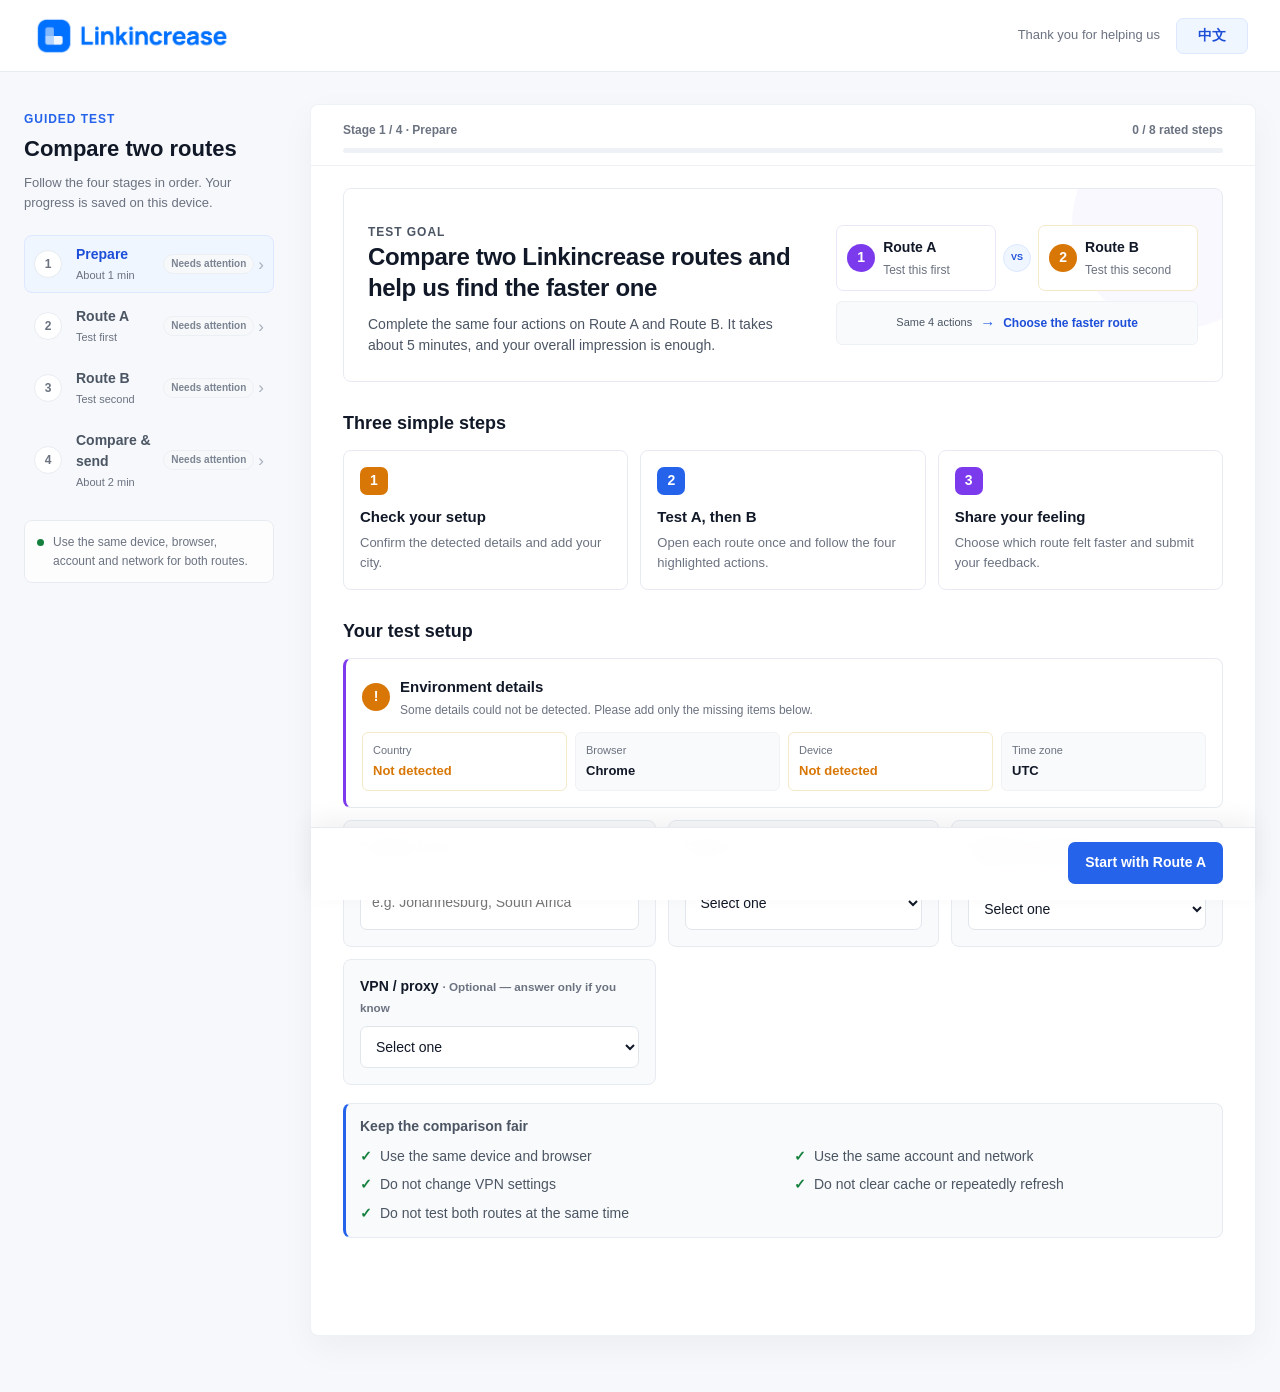
==== commit 0e04ecdc: "feat: clarify incomplete survey stages" ====
--- a/trade-performance-survey/index.html
+++ b/trade-performance-survey/index.html
@@ -7,9 +7,9 @@
   <meta name="robots" content="noindex, nofollow">
   <meta name="color-scheme" content="light">
   <title>Linkincrease · Access route test</title>
-  <link rel="stylesheet" href="./styles.css?v=25">
-  <script src="./config.js?v=25" defer></script>
-  <script src="./app.js?v=25" defer></script>
+  <link rel="stylesheet" href="./styles.css?v=27">
+  <script src="./config.js?v=27" defer></script>
+  <script src="./app.js?v=27" defer></script>
 </head>
 <body>
   <a class="skip-link" href="#main">Skip to the test guide</a>
--- a/trade-performance-survey/styles.css
+++ b/trade-performance-survey/styles.css
@@ -164,7 +164,7 @@
 .nav-item {
   width: 100%;
   display: grid;
-  grid-template-columns: 32px 1fr 18px;
+  grid-template-columns: 32px minmax(0, 1fr) auto;
   align-items: center;
   gap: 10px;
   min-height: 54px;
@@ -191,6 +191,18 @@
   border-color: var(--success);
 }
 
+.nav-item.needs-attention {
+  color: #92400e;
+  background: var(--yellow-soft);
+  border-color: var(--yellow-border);
+}
+
+.nav-item.needs-attention .nav-index {
+  color: var(--warning);
+  background: #fffdf7;
+  border-color: #ead59d;
+}
+
 .nav-index {
   width: 28px;
   height: 28px;
@@ -207,7 +219,26 @@
 .nav-copy { min-width: 0; }
 .nav-copy strong { display: block; color: inherit; font-size: 14px; }
 .nav-copy small { display: block; margin-top: 1px; color: var(--muted); font-size: 11px; }
-.nav-arrow { color: var(--muted); font-size: 18px; }
+.nav-trailing { display: flex; align-items: center; justify-content: flex-end; gap: 4px; }
+.nav-status {
+  min-width: 44px;
+  height: 20px;
+  display: inline-flex;
+  align-items: center;
+  justify-content: center;
+  padding: 0 7px;
+  color: #7b8492;
+  background: #f7f8fa;
+  border: 1px solid #eceff3;
+  border-radius: 999px;
+  font-size: 10px;
+  font-weight: 700;
+  line-height: 1;
+  white-space: nowrap;
+}
+.nav-item.complete .nav-status { color: #237a45; background: #f3faf5; border-color: #dcefe2; }
+.nav-item.needs-attention .nav-status { color: #9a5a13; background: #fffaf0; border-color: #f0e2bd; }
+.nav-arrow { display: inline-flex; align-items: center; color: #a8b0bc; font-size: 17px; line-height: 1; }
 
 .sidebar-note {
   display: flex;
@@ -701,6 +732,60 @@
 .summary-score { display: flex; gap: 5px; flex-wrap: wrap; margin-top: 12px; }
 .score-pill { padding: 3px 7px; color: var(--secondary); background: #fff; border: 1px solid var(--border); border-radius: 999px; font-size: 11px; }
 
+.prerequisite-notice {
+  scroll-margin-top: 150px;
+  margin: -2px 0 20px;
+  padding: 16px;
+  background: var(--yellow-soft);
+  border: 1px solid var(--yellow-border);
+  border-radius: var(--radius);
+}
+
+.prerequisite-heading {
+  display: flex;
+  align-items: flex-start;
+  gap: 11px;
+}
+
+.prerequisite-heading > span {
+  width: 25px;
+  height: 25px;
+  flex: 0 0 auto;
+  display: grid;
+  place-items: center;
+  color: #fff;
+  background: var(--warning);
+  border-radius: 50%;
+  font-weight: 900;
+}
+
+.prerequisite-heading h2 { margin: 0; color: #78350f; font-size: 16px; }
+.prerequisite-heading p { margin: 3px 0 0; color: #7c5a2d; font-size: 13px; }
+.prerequisite-list { display: grid; gap: 7px; margin-top: 13px; }
+
+.prerequisite-item {
+  width: 100%;
+  display: grid;
+  grid-template-columns: 28px minmax(0, 1fr) auto;
+  align-items: center;
+  gap: 10px;
+  padding: 10px 11px;
+  color: var(--secondary);
+  text-align: left;
+  background: rgba(255, 255, 255, .82);
+  border: 1px solid #eee1bc;
+  border-radius: 7px;
+  cursor: pointer;
+}
+
+.prerequisite-item:hover { background: #fff; border-color: #dec88e; }
+.prerequisite-index { width: 25px; height: 25px; display: grid; place-items: center; color: var(--warning); background: #fff7df; border-radius: 50%; font-size: 11px; font-weight: 800; }
+.prerequisite-copy { min-width: 0; }
+.prerequisite-copy strong, .prerequisite-copy small { display: block; }
+.prerequisite-copy strong { color: var(--text); font-size: 13px; }
+.prerequisite-copy small { margin-top: 1px; color: var(--muted); font-size: 11px; }
+.prerequisite-action { color: var(--warning); font-size: 12px; font-weight: 800; }
+
 .collapsible { margin-top: 18px; border: 1px solid var(--border); border-radius: var(--radius); }
 .collapsible summary { padding: 13px 15px; color: var(--primary-dark); cursor: pointer; font-weight: 800; }
 .collapsible-body { padding: 0 15px 15px; }
@@ -777,7 +862,7 @@
   .nav-item { min-height: 44px; grid-template-columns: 25px minmax(0, 1fr); gap: 7px; padding: 6px 8px; background: var(--surface-subtle); border-color: var(--border); }
   .nav-index { width: 23px; height: 23px; font-size: 10px; }
   .nav-copy strong { font-size: 12px; white-space: nowrap; overflow: hidden; text-overflow: ellipsis; }
-  .nav-copy small, .nav-arrow { display: none; }
+  .nav-copy small, .nav-trailing { display: none; }
 
   main { padding: 20px 14px 16px; border: 0; border-radius: 0; box-shadow: none; }
   .progress-sticky { top: 62px; margin: -20px -14px 18px; padding: 10px 14px 9px; border-radius: 0; }
@@ -788,6 +873,9 @@
   .hero-panel { grid-template-columns: 1fr; padding: 18px; }
   .route-compare { min-width: 0; }
   .how-grid, .form-grid, .summary-grid, .comparison-grid, .option-grid { grid-template-columns: 1fr; }
+  .prerequisite-notice { scroll-margin-top: 126px; padding: 14px; }
+  .prerequisite-item { grid-template-columns: 25px minmax(0, 1fr); }
+  .prerequisite-action { grid-column: 2; margin-top: -4px; }
   .detected-grid { grid-template-columns: repeat(2, minmax(0, 1fr)); }
   .consistency-list { grid-template-columns: 1fr; }
   .route-header { display: block; }
